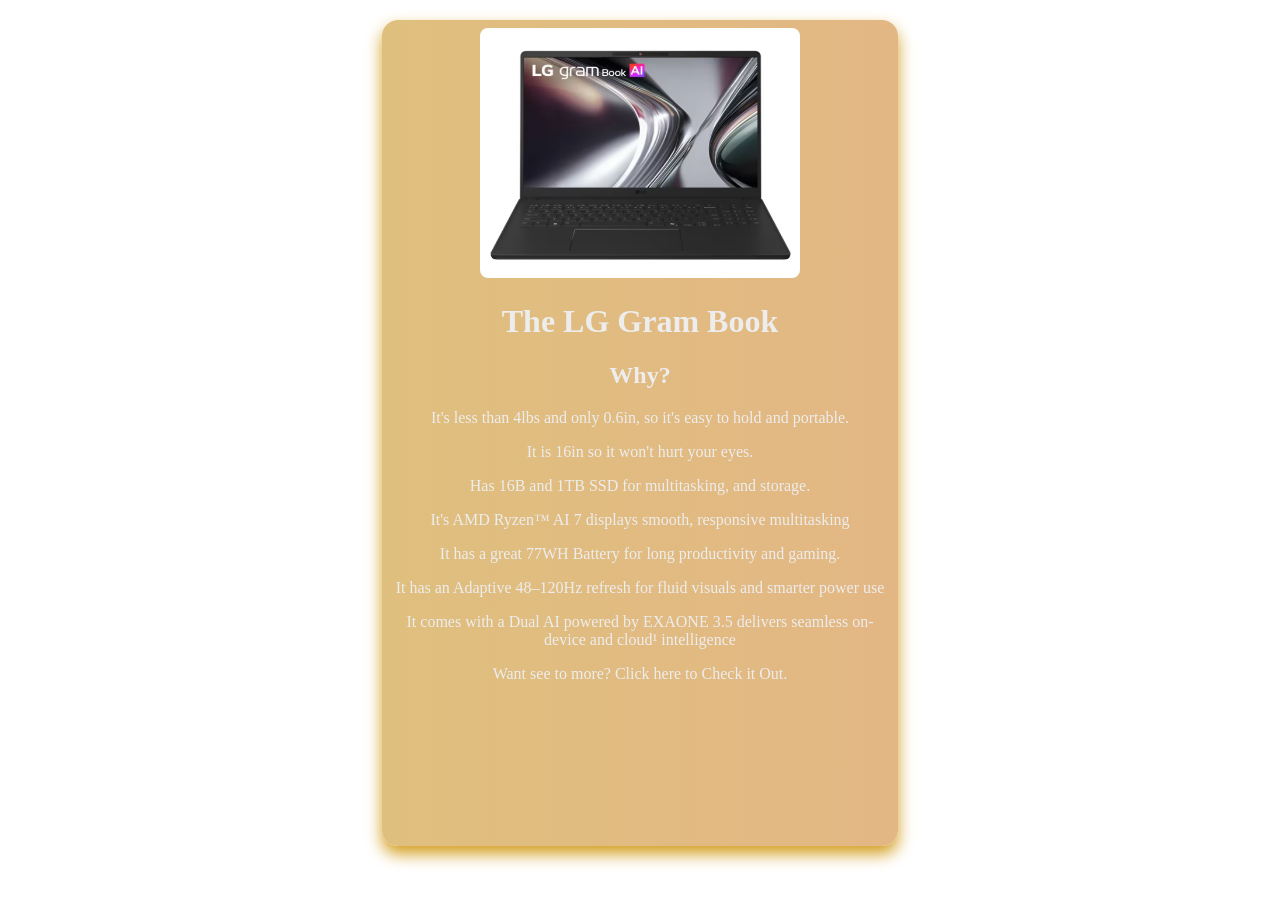
==== computer.html @ f93b6a85 "Add files via upload" ====
<!DOCTYPE html>
<html lang="en">
<head>
    <meta charset="UTF-8">
    <meta name="viewport" content="width=device-width, initial-scale=1.0">
    <title>The Best Computer</title>
    <link rel="stylesheet" href="style.css">
</head>
<body>
    <div class="laptop">
        <img src="Laptop.png" alt="The LG Gram Book">
        <h1>The LG Gram Book</h1>
        <h2>Why?</h2>
        <p>It's less than 4lbs and only 0.6in, so it's easy to hold and portable.</p>
        <p>It is 16in so it won't hurt your eyes.</p>
        <p>Has 16B and 1TB SSD for multitasking, and storage.</p>
        <p>It's AMD Ryzen™ AI 7 displays smooth, responsive multitasking</p>
        <p>It has a great 77WH Battery for long productivity and gaming.</p>
        <p>It has an Adaptive 48–120Hz refresh for fluid visuals and smarter power use</p>
        <p>It comes with a Dual AI powered by EXAONE 3.5 delivers seamless on-device and cloud¹ intelligence</p>
        <a href="https://www.lg.com/us/laptops/lg-16u55u-h.au77u3-gram-laptop">Want see to more? Click here to Check it Out.</a>
    </div>
</body>
</html>
---- style.css ----
body{
    background-color: white;
}

.tech{
    height: 250px;
    width: 100%;
    justify-content: center;
    align-items: center;
    margin-top: 10%;
    background-color: rgb(50, 132, 50);
    color: rgb(237, 237, 237);
    flex-direction: column;
    display: grid;
}

.tech h1{
    align-items: baseline;
    text-align: center;
    font-size: 225%;
}

.tech p{
    color: rgb(237, 237, 237);
    text-align: center;
    align-items: baseline;
    margin-top: -5%;
    font-size: 110%;

}

.tech a{
    color: rgb(237, 237, 237);
    text-decoration: none;
    grid-template-columns: repeat(3, 1fr);
    text-align: center;
    margin-top: -5%;
    margin-right: 10px;
    margin-left: 20px;
}

a:hover{
    text-decoration: underline;
}

.headphone{
    background: linear-gradient(90deg, #4487a7, #21bfc2);
    color: rgb(237, 237, 237);
    width: 500px;
    height: 90vh;
    border-radius: 16px;
    margin: auto;
    margin-top: 20px;
    text-align: center;
    flex-direction: column;
    padding: 8px;
    transition: transform 0.3s ease;
    box-shadow: 0 8px 16px 0 #1fd4ce;
}

.headphone:hover{
    transform: scale(1.05);
}

.headphone h2{
    font-size: 150%;
}

.headphone img{
    height: 400px;
    width: 450px;
    border-radius: 8px;
}

.headphone a{
    color: rgb(237, 237, 237);
    text-decoration: none;
}

.headphone a:hover{
    text-decoration: underline;
}

.phone{
    background: linear-gradient(90deg, #457634, #188a33);
    color: rgb(237, 237, 237);
    width: 500px;
    height: 90vh;
    border-radius: 16px;
    margin: auto;
    margin-top: 20px;
    text-align: center;
    flex-direction: column;
    padding: 8px;
    transition: transform 0.3s ease;
    box-shadow: 0 8px 16px 0 #1fd425;
}

.phone:hover{
    transform: scale(1.05)
}

.phone h2{
    font-size: 150%;
}

.phone img{
   height: 400px;
   width: 225px;
   border-radius: 8px; 

}

.phone a{
    color: rgb(237, 237, 237);
    text-decoration: none;
}

.phone a:hover{
    text-decoration: underline;
}

.glasses{
    background: linear-gradient(90deg, rgb(63, 85, 207), rgb(16, 72, 195));
    color: rgb(237, 237, 237);
    width: 500px;
    height: 90vh;
    border-radius: 16px;
    margin: auto;
    margin-top: 20px;
    text-align: center;
    flex-direction: column;
    padding: 8px;
    transition: transform 0.3s ease;
    box-shadow: 0 8px 16px 0 #1f3ad4;
}

.glasses:hover{
    transform: scale(1.05);
}

.glasses h2{
    font-size: 150%;
}

.glasses img{
    height: 400px;
    width: 225px;
    border-radius: 8px;
}

.glasses a{
    color: rgb(237, 237, 237);
    text-decoration: none;
}

.glasses a:hover{
    text-decoration: underline;
}

.laptop{
    background: linear-gradient(90deg, #dfbf7e, #e3b784);
    color: rgb(237, 237, 237);
    width: 500px;
    height: 90vh;
    border-radius: 16px;
    margin: auto;
    margin-top: 20px;
    text-align: center;
    flex-direction: column;
    padding: 8px;
    transition: transform 0.3s ease;
    box-shadow: 0 8px 16px 0 #d49e1f;
}

.laptop:hover{
    transform: scale(1.05)
}

.laptop h2{
    font-size: 150%;
}

.laptop img{
   height: 250px;
   width: 320px;
   border-radius: 8px; 

}

.laptop a{
    color: rgb(237, 237, 237);
    text-decoration: none;
}

.laptop a:hover{
    text-decoration: underline;
}

.tv{
    background: linear-gradient(90deg, rgb(70, 35, 195), rgb(19, 54, 129));
    color: rgb(237, 237, 237);
    width: 500px;
    height: 90vh;
    border-radius: 16px;
    margin: auto;
    margin-top: 20px;
    text-align: center;
    flex-direction: column;
    padding: 8px;
    transition: transform 0.3s ease;
    box-shadow: 0 8px 16px 0 #2b1fd4;
}

.tv:hover{
    transform: scale(1.05);
}

.tv h2{
    font-size: 150%;
}

.tv img{
    height: 230px;
    width: 400px;
    border-radius: 8px;
}

.tv a{
    color: rgb(237, 237, 237);
    text-decoration: none;
}

.tv a:hover{
    text-decoration: underline;
}

.printer{
    background: linear-gradient(90deg, rgb(35, 195, 142), rgb(17, 125, 39));
    color: rgb(237, 237, 237);
    width: 500px;
    height: 90vh;
    border-radius: 16px;
    margin: auto;
    margin-top: 20px;
    text-align: center;
    flex-direction: column;
    padding: 4px;
    transition: transform 0.3s ease;
    box-shadow: 0 8px 16px 0 #1fd45b;
}

.printer:hover{
    transform: scale(1.05);
}

.printer h2{
    font-size: 150%;
}

.printer img{
    height: 290px;
    width: 300px;
    border-radius: 8px;
}

.printer a{
    color: rgb(237, 237, 237);
    text-decoration: none;
}

.printer a:hover{
    text-decoration: underline;
}

.printer p{
    color: rgb(237, 237, 237);
    font-size: 90%;
}

.switch{
    background: linear-gradient(90deg, #a41e1e, #a00c0c);
    color: rgb(237, 237, 237);
    width: 500px;
    height: 90vh;
    border-radius: 16px;
    margin: auto;
    margin-top: 20px;
    text-align: center;
    flex-direction: column;
    padding: 8px;
    transition: transform 0.3s ease;
    box-shadow: 0 8px 16px 0 #d4311f;
}

.switch:hover{
    transform: scale(1.05);
}

.switch h2{
    font-size: 160%;
}

.switch img{
    height: 300px;
    width: 470px;
    border-radius: 8px;
}

.switch p{
    color: rgb(237, 237, 237);
    font-size: 25px;
}

.switch a{
    color: rgb(237, 237, 237);
    text-decoration: none;
    font-size: 25px;
}

.switch a:hover{
    text-decoration: underline;
}

.pc{
    background: linear-gradient(90deg, #0ec2de, #24d9df);
    color: rgb(237, 237, 237);
    width: 500px;
    height: 90vh;
    border-radius: 16px;
    margin: auto;
    margin-top: 20px;
    text-align: center;
    flex-direction: column;
    padding: 8px;
    transition: transform 0.3s ease;
    box-shadow: 0 8px 16px 0 #1fadd4;
}

.pc:hover{
    transform: scale(1.05);
}

.pc h2{
    font-size: 150%;
}

.pc img{
    height: 300px;
    width: 350px;
    border-radius: 8px;
}

.pc a{
    color: rgb(237, 237, 237);
    text-decoration: none;
}

.pc a:hover{
    text-decoration: underline;
}
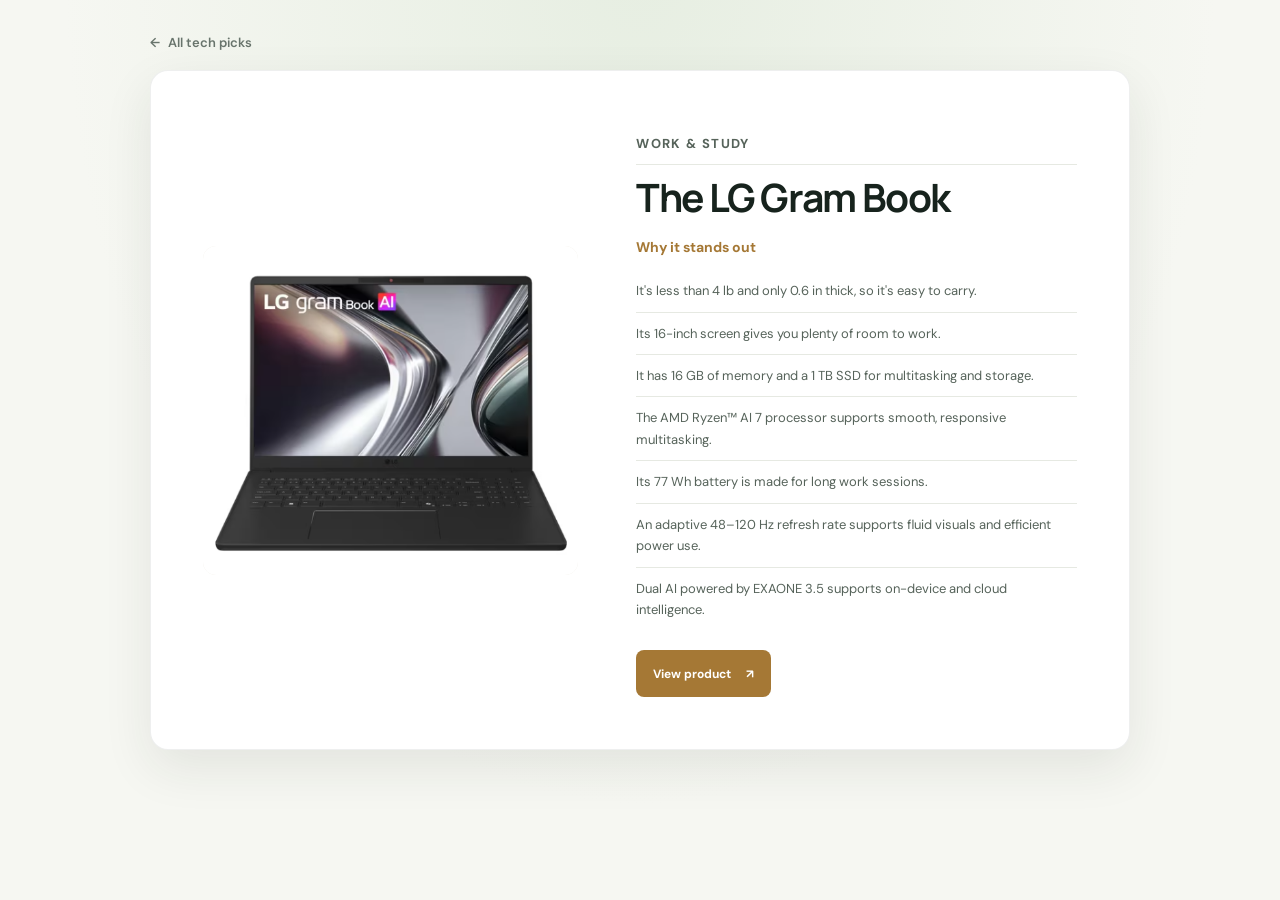
==== commit 3667f5ed: "Add files via upload" ====
--- a/computer.html
+++ b/computer.html
@@ -6,19 +6,25 @@
     <title>The Best Computer</title>
     <link rel="stylesheet" href="style.css">
 </head>
-<body>
-    <div class="laptop">
-        <img src="Laptop.png" alt="The LG Gram Book">
-        <h1>The LG Gram Book</h1>
-        <h2>Why?</h2>
-        <p>It's less than 4lbs and only 0.6in, so it's easy to hold and portable.</p>
-        <p>It is 16in so it won't hurt your eyes.</p>
-        <p>Has 16B and 1TB SSD for multitasking, and storage.</p>
-        <p>It's AMD Ryzen™ AI 7 displays smooth, responsive multitasking</p>
-        <p>It has a great 77WH Battery for long productivity and gaming.</p>
-        <p>It has an Adaptive 48–120Hz refresh for fluid visuals and smarter power use</p>
-        <p>It comes with a Dual AI powered by EXAONE 3.5 delivers seamless on-device and cloud¹ intelligence</p>
-        <a href="https://www.lg.com/us/laptops/lg-16u55u-h.au77u3-gram-laptop">Want see to more? Click here to Check it Out.</a>
-    </div>
+<body class="product-page">
+    <main class="product-layout">
+        <a class="back-link" href="index.html"><span aria-hidden="true">←</span> All tech picks</a>
+        <article class="product-card product-laptop">
+            <div class="product-image"><img src="Laptop.png" alt="The LG Gram Book laptop"></div>
+            <div class="product-copy">
+                <p class="eyebrow">Work & study</p>
+                <h1>The LG Gram Book</h1>
+                <h2>Why it stands out</h2>
+                <p>It's less than 4 lb and only 0.6 in thick, so it's easy to carry.</p>
+                <p>Its 16-inch screen gives you plenty of room to work.</p>
+                <p>It has 16 GB of memory and a 1 TB SSD for multitasking and storage.</p>
+                <p>The AMD Ryzen™ AI 7 processor supports smooth, responsive multitasking.</p>
+                <p>Its 77 Wh battery is made for long work sessions.</p>
+                <p>An adaptive 48–120 Hz refresh rate supports fluid visuals and efficient power use.</p>
+                <p>Dual AI powered by EXAONE 3.5 supports on-device and cloud intelligence.</p>
+                <a class="product-link" href="https://www.lg.com/us/laptops/lg-16u55u-h.au77u3-gram-laptop" target="_blank" rel="noopener noreferrer">View product <span aria-hidden="true">↗</span></a>
+            </div>
+        </article>
+    </main>
 </body>
 </html>
--- a/style.css
+++ b/style.css
@@ -1,361 +1,613 @@
-body{
-    background-color: white;
-}
-
-.tech{
-    height: 250px;
+@import url("https://fonts.googleapis.com/css2?family=DM+Sans:wght@400;500;600;700&family=Manrope:wght@400;500;600;700;800&display=swap");
+
+:root {
+    color-scheme: light;
+    --ink: #17231d;
+    --muted: #68746c;
+    --paper: #f6f7f2;
+    --surface: #ffffff;
+    --green: #286548;
+    --green-dark: #1d5038;
+    --line: #e6e9e2;
+    --shadow: 0 18px 50px rgba(28, 48, 36, 0.09);
+}
+
+* {
+    box-sizing: border-box;
+}
+
+html {
+    scroll-behavior: smooth;
+}
+
+body {
+    min-width: 320px;
+    margin: 0;
+    background: var(--paper);
+    color: var(--ink);
+    font-family: "DM Sans", "Segoe UI", sans-serif;
+    -webkit-font-smoothing: antialiased;
+}
+
+a {
+    color: inherit;
+}
+
+.home-page {
+    background:
+        radial-gradient(ellipse at 50% 0, rgba(229, 237, 221, 0.6), transparent 34rem),
+        var(--paper);
+}
+
+.site-header,
+.site-footer {
+    width: min(1120px, calc(100% - 64px));
+    margin: 0 auto;
+}
+
+.site-header {
+    min-height: 84px;
+    display: flex;
+    justify-content: space-between;
+    align-items: center;
+    border-bottom: 1px solid rgba(23, 35, 29, 0.08);
+}
+
+.brand {
+    display: inline-flex;
+    align-items: center;
+    gap: 10px;
+    color: var(--ink);
+    font-family: "Manrope", sans-serif;
+    font-size: 18px;
+    font-weight: 800;
+    letter-spacing: -0.8px;
+    text-decoration: none;
+}
+
+.brand-mark {
+    width: 30px;
+    height: 30px;
+    display: inline-grid;
+    place-items: center;
+    border-radius: 10px;
+    background: var(--green);
+    color: #fff;
+    font-size: 15px;
+}
+
+.brand-accent {
+    color: var(--green);
+}
+
+.header-link {
+    color: var(--muted);
+    font-size: 13px;
+    font-weight: 600;
+    text-decoration: none;
+}
+
+.header-link span {
+    margin-left: 5px;
+    color: var(--green);
+}
+
+.hero {
+    position: relative;
+    isolation: isolate;
+    width: min(1120px, calc(100% - 64px));
+    min-height: 390px;
+    margin: 0 auto;
+    padding: 78px 0 66px;
+    overflow: hidden;
+}
+
+.hero > :not(.hero-orbit) {
+    position: relative;
+    z-index: 1;
+}
+
+.eyebrow {
+    margin: 0;
+    color: var(--green);
+    font-size: 11px;
+    font-weight: 700;
+    letter-spacing: 1.35px;
+    text-transform: uppercase;
+}
+
+.eyebrow-dot {
+    width: 7px;
+    height: 7px;
+    display: inline-block;
+    margin: 0 7px 1px 0;
+    border-radius: 50%;
+    background: #82a879;
+}
+
+.hero h1 {
+    margin: 21px 0 16px;
+    font-family: "Manrope", sans-serif;
+    font-size: clamp(46px, 7vw, 76px);
+    font-weight: 600;
+    letter-spacing: -5px;
+    line-height: 1.03;
+}
+
+.hero h1 span {
+    color: var(--green);
+}
+
+.hero-copy {
+    max-width: 470px;
+    margin: 0;
+    color: var(--muted);
+    font-size: 15px;
+    line-height: 1.75;
+}
+
+.hero-button {
+    min-height: 46px;
+    display: inline-flex;
+    align-items: center;
+    gap: 20px;
+    margin-top: 25px;
+    padding: 0 18px;
+    border-radius: 8px;
+    background: var(--green);
+    color: #fff;
+    font-size: 13px;
+    font-weight: 700;
+    text-decoration: none;
+    transition: background 160ms ease, transform 160ms ease;
+}
+
+.hero-button:hover {
+    transform: translateY(-2px);
+    background: var(--green-dark);
+}
+
+.hero-note {
+    margin-top: 24px;
+    color: var(--muted);
+    font-size: 11px;
+}
+
+.hero-note span {
+    margin-right: 5px;
+    color: #769866;
+}
+
+.hero-orbit {
+    position: absolute;
+    z-index: 0;
+    right: -70px;
+    top: 20px;
+    width: 410px;
+    aspect-ratio: 1;
+    border: 1px solid rgba(40, 101, 72, 0.09);
+    border-radius: 50%;
+}
+
+.orbit-two {
+    right: 15px;
+    top: 105px;
+    width: 245px;
+    background: radial-gradient(circle, rgba(226, 234, 218, 0.7), rgba(226, 234, 218, 0.1) 66%, transparent 67%);
+}
+
+.picks-section {
+    padding: 52px max(32px, calc((100% - 1120px) / 2)) 88px;
+    background: rgba(255, 255, 255, 0.68);
+    border-top: 1px solid rgba(23, 35, 29, 0.06);
+}
+
+.section-heading {
+    display: flex;
+    align-items: end;
+    justify-content: space-between;
+    gap: 16px;
+    margin-bottom: 23px;
+}
+
+.section-heading h2 {
+    margin: 9px 0 0;
+    font-family: "Manrope", sans-serif;
+    font-size: clamp(23px, 3vw, 31px);
+    letter-spacing: -1.2px;
+}
+
+.section-count {
+    margin: 0 0 4px;
+    color: var(--muted);
+    font-size: 12px;
+}
+
+.product-grid {
+    display: grid;
+    grid-template-columns: repeat(4, minmax(0, 1fr));
+    gap: 15px;
+}
+
+.pick-card {
+    min-width: 0;
+    overflow: hidden;
+    border: 1px solid var(--line);
+    border-radius: 12px;
+    background: var(--surface);
+    text-decoration: none;
+    box-shadow: 0 3px 12px rgba(28, 48, 36, 0.025);
+    transition: transform 180ms ease, box-shadow 180ms ease, border-color 180ms ease;
+}
+
+.pick-card:hover {
+    transform: translateY(-4px);
+    border-color: #d5dfd3;
+    box-shadow: var(--shadow);
+}
+
+.pick-image {
+    height: 165px;
+    display: grid;
+    place-items: center;
+    overflow: hidden;
+    background: #f1f3ed;
+}
+
+.pick-image img {
     width: 100%;
+    height: 100%;
+    padding: 17px;
+    object-fit: contain;
+    transition: transform 200ms ease;
+}
+
+.pick-card:hover .pick-image img {
+    transform: scale(1.04);
+}
+
+.pick-info {
+    position: relative;
+    min-height: 82px;
+    display: flex;
+    flex-direction: column;
     justify-content: center;
+    gap: 5px;
+    padding: 13px 40px 14px 15px;
+}
+
+.pick-category {
+    color: var(--muted);
+    font-size: 10px;
+    font-weight: 600;
+    letter-spacing: 0.45px;
+    text-transform: uppercase;
+}
+
+.pick-title {
+    font-family: "Manrope", sans-serif;
+    font-size: 15px;
+    font-weight: 700;
+    letter-spacing: -0.35px;
+}
+
+.pick-arrow {
+    position: absolute;
+    right: 14px;
+    top: 50%;
+    color: var(--green);
+    font-size: 17px;
+    transform: translateY(-50%);
+}
+
+.site-footer {
+    min-height: 82px;
+    display: flex;
+    justify-content: space-between;
     align-items: center;
-    margin-top: 10%;
-    background-color: rgb(50, 132, 50);
-    color: rgb(237, 237, 237);
-    flex-direction: column;
+    gap: 16px;
+}
+
+.site-footer .brand {
+    font-size: 15px;
+}
+
+.site-footer .brand-mark {
+    width: 25px;
+    height: 25px;
+    border-radius: 8px;
+    font-size: 12px;
+}
+
+.site-footer p {
+    margin: 0;
+    color: var(--muted);
+    font-size: 11px;
+}
+
+.product-page {
+    min-height: 100vh;
+    padding: 30px 24px 64px;
+    background:
+        radial-gradient(ellipse at 50% -5%, rgba(225, 235, 220, 0.74), transparent 36rem),
+        var(--paper);
+}
+
+.product-layout {
+    width: min(100%, 980px);
+    margin: 0 auto;
+}
+
+.back-link {
+    display: inline-flex;
+    align-items: center;
+    gap: 8px;
+    margin: 4px 0 19px;
+    color: var(--muted);
+    font-size: 13px;
+    font-weight: 600;
+    text-decoration: none;
+    transition: color 160ms ease;
+}
+
+.back-link:hover {
+    color: var(--green);
+}
+
+.product-card {
+    --product-accent: #286548;
     display: grid;
-}
-
-.tech h1{
-    align-items: baseline;
-    text-align: center;
-    font-size: 225%;
-}
-
-.tech p{
-    color: rgb(237, 237, 237);
-    text-align: center;
-    align-items: baseline;
-    margin-top: -5%;
-    font-size: 110%;
-
-}
-
-.tech a{
-    color: rgb(237, 237, 237);
+    grid-template-columns: minmax(0, 0.92fr) minmax(0, 1.08fr);
+    align-items: center;
+    gap: clamp(24px, 5vw, 58px);
+    padding: clamp(22px, 5vw, 52px);
+    border: 1px solid rgba(23, 35, 29, 0.07);
+    border-radius: 18px;
+    background: var(--surface);
+    box-shadow: var(--shadow);
+}
+
+.product-image {
+    min-width: 0;
+    min-height: 320px;
+    display: grid;
+    place-items: center;
+    overflow: hidden;
+    border-radius: 13px;
+    background: color-mix(in srgb, var(--product-accent) 7%, #f6f7f2);
+}
+
+.product-image img {
+    display: block;
+    width: 100%;
+    height: 100%;
+    max-height: 430px;
+    object-fit: contain;
+}
+
+.product-copy {
+    min-width: 0;
+}
+
+.product-copy h1 {
+    margin: 11px 0 18px;
+    font-family: "Manrope", sans-serif;
+    font-size: clamp(27px, 4vw, 39px);
+    font-weight: 700;
+    letter-spacing: -1.7px;
+    line-height: 1.12;
+    overflow-wrap: anywhere;
+}
+
+.product-copy h2 {
+    margin: 0 0 14px;
+    color: var(--product-accent);
+    font-size: 14px;
+    font-weight: 700;
+}
+
+.product-copy p {
+    margin: 0;
+    padding: 10px 0;
+    border-bottom: 1px solid var(--line);
+    color: #56635a;
+    font-size: 13px;
+    line-height: 1.65;
+}
+
+.product-copy p:last-of-type {
+    border-bottom: 0;
+}
+
+.product-link {
+    min-height: 47px;
+    display: inline-flex;
+    align-items: center;
+    justify-content: center;
+    gap: 15px;
+    margin-top: 20px;
+    padding: 0 17px;
+    border-radius: 8px;
+    background: var(--product-accent);
+    color: #fff;
+    font-size: 12px;
+    font-weight: 700;
+    line-height: 1.4;
     text-decoration: none;
-    grid-template-columns: repeat(3, 1fr);
-    text-align: center;
-    margin-top: -5%;
-    margin-right: 10px;
-    margin-left: 20px;
-}
-
-a:hover{
-    text-decoration: underline;
-}
-
-.headphone{
-    background: linear-gradient(90deg, #4487a7, #21bfc2);
-    color: rgb(237, 237, 237);
-    width: 500px;
-    height: 90vh;
-    border-radius: 16px;
-    margin: auto;
-    margin-top: 20px;
-    text-align: center;
-    flex-direction: column;
-    padding: 8px;
-    transition: transform 0.3s ease;
-    box-shadow: 0 8px 16px 0 #1fd4ce;
-}
-
-.headphone:hover{
-    transform: scale(1.05);
-}
-
-.headphone h2{
-    font-size: 150%;
-}
-
-.headphone img{
-    height: 400px;
-    width: 450px;
-    border-radius: 8px;
-}
-
-.headphone a{
-    color: rgb(237, 237, 237);
-    text-decoration: none;
-}
-
-.headphone a:hover{
-    text-decoration: underline;
-}
-
-.phone{
-    background: linear-gradient(90deg, #457634, #188a33);
-    color: rgb(237, 237, 237);
-    width: 500px;
-    height: 90vh;
-    border-radius: 16px;
-    margin: auto;
-    margin-top: 20px;
-    text-align: center;
-    flex-direction: column;
-    padding: 8px;
-    transition: transform 0.3s ease;
-    box-shadow: 0 8px 16px 0 #1fd425;
-}
-
-.phone:hover{
-    transform: scale(1.05)
-}
-
-.phone h2{
-    font-size: 150%;
-}
-
-.phone img{
-   height: 400px;
-   width: 225px;
-   border-radius: 8px; 
-
-}
-
-.phone a{
-    color: rgb(237, 237, 237);
-    text-decoration: none;
-}
-
-.phone a:hover{
-    text-decoration: underline;
-}
-
-.glasses{
-    background: linear-gradient(90deg, rgb(63, 85, 207), rgb(16, 72, 195));
-    color: rgb(237, 237, 237);
-    width: 500px;
-    height: 90vh;
-    border-radius: 16px;
-    margin: auto;
-    margin-top: 20px;
-    text-align: center;
-    flex-direction: column;
-    padding: 8px;
-    transition: transform 0.3s ease;
-    box-shadow: 0 8px 16px 0 #1f3ad4;
-}
-
-.glasses:hover{
-    transform: scale(1.05);
-}
-
-.glasses h2{
-    font-size: 150%;
-}
-
-.glasses img{
-    height: 400px;
-    width: 225px;
-    border-radius: 8px;
-}
-
-.glasses a{
-    color: rgb(237, 237, 237);
-    text-decoration: none;
-}
-
-.glasses a:hover{
-    text-decoration: underline;
-}
-
-.laptop{
-    background: linear-gradient(90deg, #dfbf7e, #e3b784);
-    color: rgb(237, 237, 237);
-    width: 500px;
-    height: 90vh;
-    border-radius: 16px;
-    margin: auto;
-    margin-top: 20px;
-    text-align: center;
-    flex-direction: column;
-    padding: 8px;
-    transition: transform 0.3s ease;
-    box-shadow: 0 8px 16px 0 #d49e1f;
-}
-
-.laptop:hover{
-    transform: scale(1.05)
-}
-
-.laptop h2{
-    font-size: 150%;
-}
-
-.laptop img{
-   height: 250px;
-   width: 320px;
-   border-radius: 8px; 
-
-}
-
-.laptop a{
-    color: rgb(237, 237, 237);
-    text-decoration: none;
-}
-
-.laptop a:hover{
-    text-decoration: underline;
-}
-
-.tv{
-    background: linear-gradient(90deg, rgb(70, 35, 195), rgb(19, 54, 129));
-    color: rgb(237, 237, 237);
-    width: 500px;
-    height: 90vh;
-    border-radius: 16px;
-    margin: auto;
-    margin-top: 20px;
-    text-align: center;
-    flex-direction: column;
-    padding: 8px;
-    transition: transform 0.3s ease;
-    box-shadow: 0 8px 16px 0 #2b1fd4;
-}
-
-.tv:hover{
-    transform: scale(1.05);
-}
-
-.tv h2{
-    font-size: 150%;
-}
-
-.tv img{
-    height: 230px;
-    width: 400px;
-    border-radius: 8px;
-}
-
-.tv a{
-    color: rgb(237, 237, 237);
-    text-decoration: none;
-}
-
-.tv a:hover{
-    text-decoration: underline;
-}
-
-.printer{
-    background: linear-gradient(90deg, rgb(35, 195, 142), rgb(17, 125, 39));
-    color: rgb(237, 237, 237);
-    width: 500px;
-    height: 90vh;
-    border-radius: 16px;
-    margin: auto;
-    margin-top: 20px;
-    text-align: center;
-    flex-direction: column;
-    padding: 4px;
-    transition: transform 0.3s ease;
-    box-shadow: 0 8px 16px 0 #1fd45b;
-}
-
-.printer:hover{
-    transform: scale(1.05);
-}
-
-.printer h2{
-    font-size: 150%;
-}
-
-.printer img{
-    height: 290px;
-    width: 300px;
-    border-radius: 8px;
-}
-
-.printer a{
-    color: rgb(237, 237, 237);
-    text-decoration: none;
-}
-
-.printer a:hover{
-    text-decoration: underline;
-}
-
-.printer p{
-    color: rgb(237, 237, 237);
-    font-size: 90%;
-}
-
-.switch{
-    background: linear-gradient(90deg, #a41e1e, #a00c0c);
-    color: rgb(237, 237, 237);
-    width: 500px;
-    height: 90vh;
-    border-radius: 16px;
-    margin: auto;
-    margin-top: 20px;
-    text-align: center;
-    flex-direction: column;
-    padding: 8px;
-    transition: transform 0.3s ease;
-    box-shadow: 0 8px 16px 0 #d4311f;
-}
-
-.switch:hover{
-    transform: scale(1.05);
-}
-
-.switch h2{
-    font-size: 160%;
-}
-
-.switch img{
-    height: 300px;
-    width: 470px;
-    border-radius: 8px;
-}
-
-.switch p{
-    color: rgb(237, 237, 237);
-    font-size: 25px;
-}
-
-.switch a{
-    color: rgb(237, 237, 237);
-    text-decoration: none;
-    font-size: 25px;
-}
-
-.switch a:hover{
-    text-decoration: underline;
-}
-
-.pc{
-    background: linear-gradient(90deg, #0ec2de, #24d9df);
-    color: rgb(237, 237, 237);
-    width: 500px;
-    height: 90vh;
-    border-radius: 16px;
-    margin: auto;
-    margin-top: 20px;
-    text-align: center;
-    flex-direction: column;
-    padding: 8px;
-    transition: transform 0.3s ease;
-    box-shadow: 0 8px 16px 0 #1fadd4;
-}
-
-.pc:hover{
-    transform: scale(1.05);
-}
-
-.pc h2{
-    font-size: 150%;
-}
-
-.pc img{
-    height: 300px;
-    width: 350px;
-    border-radius: 8px;
-}
-
-.pc a{
-    color: rgb(237, 237, 237);
-    text-decoration: none;
-}
-
-.pc a:hover{
-    text-decoration: underline;
-}+    transition: filter 160ms ease, transform 160ms ease;
+}
+
+.product-link:hover {
+    transform: translateY(-2px);
+    filter: brightness(0.92);
+}
+
+.product-headphones { --product-accent: #347e82; }
+.product-phone { --product-accent: #35724a; }
+.product-laptop { --product-accent: #a57835; }
+.product-glasses { --product-accent: #465bb0; }
+.product-tv { --product-accent: #493f9a; }
+.product-printer { --product-accent: #218568; }
+.product-console { --product-accent: #a53838; }
+.product-pc { --product-accent: #25839b; }
+
+@media (max-width: 900px) {
+    .product-grid {
+        grid-template-columns: repeat(2, minmax(0, 1fr));
+    }
+
+    .product-card {
+        gap: 28px;
+        padding: 30px;
+    }
+
+    .product-image {
+        min-height: 280px;
+    }
+}
+
+@media (max-width: 600px) {
+    .site-header,
+    .site-footer,
+    .hero {
+        width: calc(100% - 40px);
+    }
+
+    .site-header {
+        min-height: 68px;
+    }
+
+    .hero {
+        min-height: 0;
+        padding: 59px 0 48px;
+    }
+
+    .hero h1 {
+        margin-top: 18px;
+        font-size: clamp(43px, 13vw, 61px);
+        letter-spacing: -3.2px;
+    }
+
+    .hero-copy {
+        max-width: 400px;
+        font-size: 14px;
+    }
+
+    .hero-orbit {
+        right: -225px;
+        top: 34px;
+        width: 330px;
+    }
+
+    .orbit-two {
+        right: -105px;
+        top: 103px;
+        width: 215px;
+    }
+
+    .picks-section {
+        padding: 38px 20px 54px;
+    }
+
+    .section-heading {
+        align-items: start;
+        flex-direction: column;
+        gap: 9px;
+        margin-bottom: 18px;
+    }
+
+    .section-count {
+        font-size: 11px;
+    }
+
+    .product-grid {
+        gap: 11px;
+    }
+
+    .pick-image {
+        height: clamp(112px, 33vw, 155px);
+    }
+
+    .pick-image img {
+        padding: 10px;
+    }
+
+    .pick-info {
+        min-height: 73px;
+        gap: 4px;
+        padding: 10px 29px 10px 11px;
+    }
+
+    .pick-category {
+        font-size: 8px;
+        letter-spacing: 0.25px;
+    }
+
+    .pick-title {
+        font-size: 13px;
+    }
+
+    .pick-arrow {
+        right: 9px;
+        font-size: 14px;
+    }
+
+    .site-footer {
+        min-height: 74px;
+    }
+
+    .site-footer p {
+        max-width: 145px;
+        text-align: right;
+        line-height: 1.5;
+    }
+
+    .product-page {
+        padding: 18px 15px 34px;
+    }
+
+    .back-link {
+        margin: 3px 0 13px;
+    }
+
+    .product-card {
+        grid-template-columns: minmax(0, 1fr);
+        gap: 22px;
+        padding: 16px;
+        border-radius: 14px;
+    }
+
+    .product-image {
+        min-height: 0;
+        height: clamp(210px, 66vw, 310px);
+        border-radius: 10px;
+    }
+
+    .product-image img {
+        max-height: 100%;
+    }
+
+    .product-copy h1 {
+        margin-top: 8px;
+        font-size: clamp(28px, 8vw, 36px);
+        letter-spacing: -1.2px;
+    }
+
+    .product-copy p {
+        font-size: 13px;
+    }
+
+    .product-link {
+        width: 100%;
+        margin-top: 16px;
+    }
+}
+
+@media (prefers-reduced-motion: reduce) {
+    *,
+    *::before,
+    *::after {
+        scroll-behavior: auto !important;
+        transition-duration: 0.01ms !important;
+    }
+}
